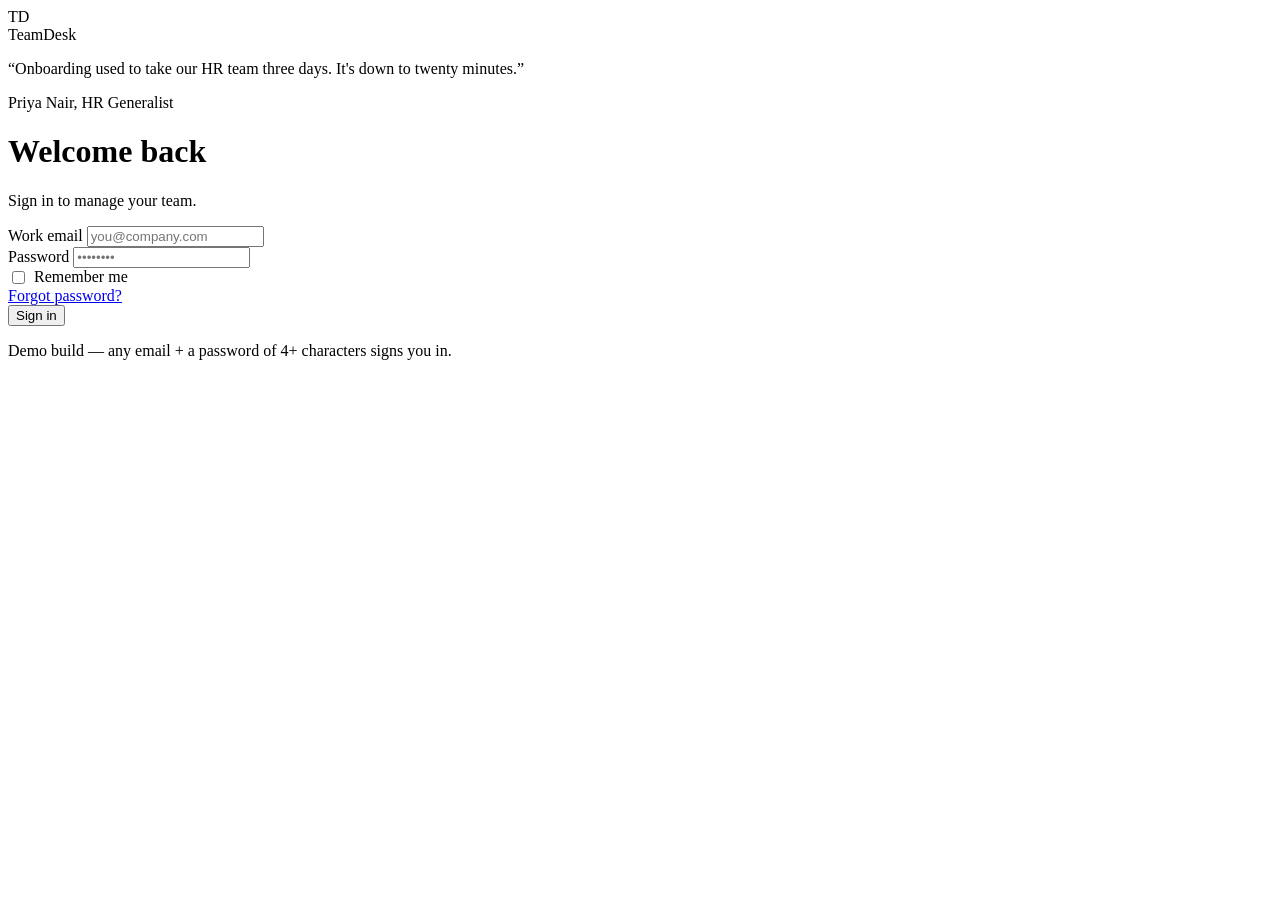
==== index.html @ 74f0fd7a "Add files via upload" ====
<!DOCTYPE html>
<html lang="en">
<head>
<meta charset="UTF-8">
<meta name="viewport" content="width=device-width, initial-scale=1.0">
<title>TeamDesk — Sign in</title>
<link rel="preconnect" href="https://fonts.googleapis.com">
<link href="https://fonts.googleapis.com/css2?family=Sora:wght@500;600;700&family=Inter:wght@400;500;600&display=swap" rel="stylesheet">
<link rel="stylesheet" href="css/style.css">
</head>
<body>

<div class="auth-screen">
  <div class="auth-side">
    <div class="sidebar__brand" style="padding:0;">
      <div class="sidebar__brand-mark">TD</div>
      <div class="sidebar__brand-name">TeamDesk</div>
    </div>
    <div class="auth-side__quote">
      <p>“Onboarding used to take our HR team three days. It's down to twenty minutes.”</p>
      <span>Priya Nair, HR Generalist</span>
    </div>
  </div>

  <div class="auth-form-side">
    <div class="auth-form">
      <h1>Welcome back</h1>
      <p class="sub">Sign in to manage your team.</p>

      <div class="auth-error" id="loginError"></div>

      <form id="loginForm" novalidate>
        <div class="form-field">
          <label for="email">Work email</label>
          <input type="email" id="email" name="email" placeholder="you@company.com" required>
        </div>
        <div class="form-field">
          <label for="password">Password</label>
          <input type="password" id="password" name="password" placeholder="••••••••" required>
        </div>
        <div class="auth-form__row">
          <label style="display:flex;align-items:center;gap:6px;color:var(--ink-soft);">
            <input type="checkbox" style="width:auto;"> Remember me
          </label>
          <a href="#">Forgot password?</a>
        </div>
        <button type="submit" class="btn btn--primary">Sign in</button>
      </form>

      <p class="auth-hint">Demo build — any email + a password of 4+ characters signs you in.</p>
    </div>
  </div>
</div>

<script src="js/app.js"></script>
</body>
</html>
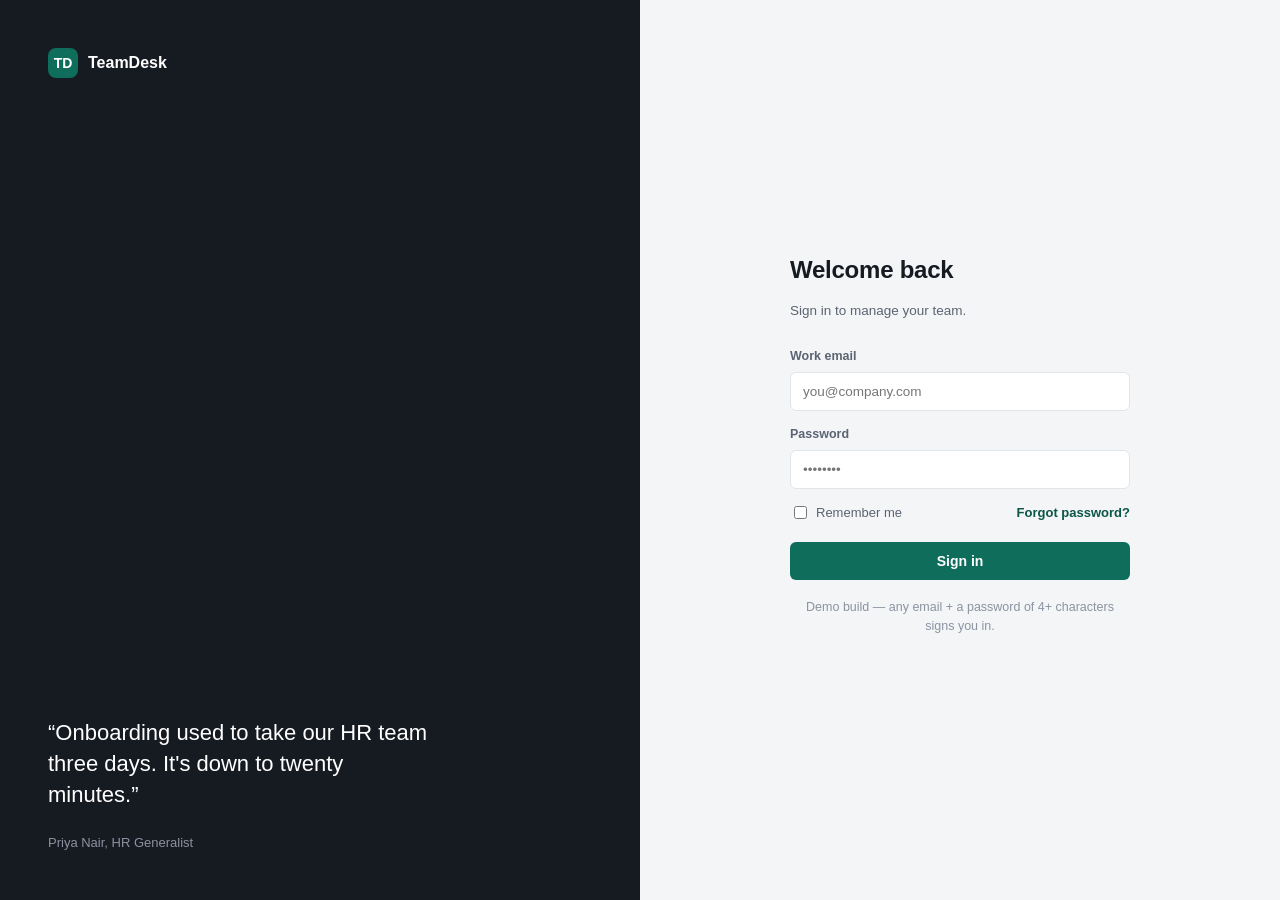
==== commit dff141ee: "Fix stylesheet link in index.html" ====
--- a/index.html
+++ b/index.html
@@ -6,7 +6,7 @@
 <title>TeamDesk — Sign in</title>
 <link rel="preconnect" href="https://fonts.googleapis.com">
 <link href="https://fonts.googleapis.com/css2?family=Sora:wght@500;600;700&family=Inter:wght@400;500;600&display=swap" rel="stylesheet">
-<link rel="stylesheet" href="css/style.css">
+<link rel="stylesheet" href="style.css">
 </head>
 <body>
 
--- a/style.css
+++ b/style.css
@@ -0,0 +1,562 @@
+/* ==========================================================================
+   TeamDesk — Employee Management UI
+   Design tokens live at the top so the whole product can be re-themed by
+   changing values in one place. Palette is deliberately a muted, deep-teal
+   "operations desk" feel rather than a generic SaaS blue/violet gradient —
+   this is a tool people keep open all day, not a marketing page.
+   ========================================================================== */
+
+:root {
+  /* Color */
+  --bg: #F3F5F7;
+  --surface: #FFFFFF;
+  --surface-alt: #EEF1F4;
+  --ink: #161B22;
+  --ink-soft: #5B6472;
+  --ink-faint: #8B93A1;
+  --border: #E1E5EA;
+  --accent: #0F6E5B;
+  --accent-dark: #0B5646;
+  --accent-soft: #E4F3EF;
+  --warn: #B45309;
+  --warn-soft: #FBF0E3;
+  --danger: #B42318;
+  --danger-soft: #FCEEED;
+
+  /* Type */
+  --font-display: "Sora", "Segoe UI", sans-serif;
+  --font-body: "Inter", "Segoe UI", sans-serif;
+
+  /* Layout */
+  --sidebar-w: 244px;
+  --topbar-h: 68px;
+  --radius-sm: 6px;
+  --radius-md: 10px;
+  --shadow-1: 0 1px 2px rgba(22, 27, 34, 0.06);
+  --shadow-2: 0 8px 24px rgba(22, 27, 34, 0.10);
+}
+
+* { box-sizing: border-box; }
+
+html, body {
+  margin: 0;
+  padding: 0;
+  background: var(--bg);
+  color: var(--ink);
+  font-family: var(--font-body);
+  font-size: 15px;
+  line-height: 1.5;
+  -webkit-font-smoothing: antialiased;
+}
+
+h1, h2, h3, h4 {
+  font-family: var(--font-display);
+  margin: 0;
+  color: var(--ink);
+  letter-spacing: -0.01em;
+}
+
+a { color: inherit; text-decoration: none; }
+button { font-family: inherit; cursor: pointer; }
+
+img { max-width: 100%; display: block; }
+
+:focus-visible {
+  outline: 2px solid var(--accent);
+  outline-offset: 2px;
+}
+
+/* --------------------------------------------------------------------
+   App shell: fixed sidebar + top bar + scrollable content
+   -------------------------------------------------------------------- */
+
+.app {
+  display: flex;
+  min-height: 100vh;
+}
+
+.sidebar {
+  width: var(--sidebar-w);
+  flex-shrink: 0;
+  background: var(--ink);
+  color: #C9CFD8;
+  display: flex;
+  flex-direction: column;
+  position: fixed;
+  top: 0; left: 0; bottom: 0;
+  z-index: 40;
+  transition: transform 0.2s ease;
+}
+
+.sidebar__brand {
+  display: flex;
+  align-items: center;
+  gap: 10px;
+  padding: 22px 22px 18px;
+}
+
+.sidebar__brand-mark {
+  width: 30px;
+  height: 30px;
+  border-radius: 8px;
+  background: var(--accent);
+  display: flex;
+  align-items: center;
+  justify-content: center;
+  font-family: var(--font-display);
+  font-weight: 700;
+  color: #fff;
+  font-size: 14px;
+  flex-shrink: 0;
+}
+
+.sidebar__brand-name {
+  font-family: var(--font-display);
+  font-weight: 600;
+  font-size: 16px;
+  color: #fff;
+}
+
+.sidebar__nav {
+  display: flex;
+  flex-direction: column;
+  gap: 2px;
+  padding: 12px;
+  flex: 1;
+}
+
+.nav-item {
+  display: flex;
+  align-items: center;
+  gap: 12px;
+  padding: 10px 12px;
+  border-radius: var(--radius-sm);
+  font-size: 14px;
+  color: #AEB6C2;
+  border-left: 2px solid transparent;
+}
+
+.nav-item svg { width: 18px; height: 18px; flex-shrink: 0; }
+
+.nav-item:hover {
+  background: rgba(255,255,255,0.05);
+  color: #fff;
+}
+
+.nav-item.is-active {
+  background: rgba(15,110,91,0.22);
+  color: #fff;
+  border-left-color: var(--accent);
+}
+
+.sidebar__footer {
+  padding: 14px 12px 20px;
+  border-top: 1px solid rgba(255,255,255,0.08);
+}
+
+.sidebar__user {
+  display: flex;
+  align-items: center;
+  gap: 10px;
+  padding: 8px 10px;
+  border-radius: var(--radius-sm);
+}
+
+.sidebar__user:hover { background: rgba(255,255,255,0.05); }
+
+.avatar {
+  width: 32px;
+  height: 32px;
+  border-radius: 50%;
+  background: var(--accent-soft);
+  color: var(--accent-dark);
+  font-family: var(--font-display);
+  font-weight: 600;
+  font-size: 13px;
+  display: flex;
+  align-items: center;
+  justify-content: center;
+  flex-shrink: 0;
+}
+
+.sidebar__user-name { font-size: 13px; color: #fff; line-height: 1.2; }
+.sidebar__user-role { font-size: 12px; color: #8B93A1; }
+
+/* Main column */
+
+.main {
+  margin-left: var(--sidebar-w);
+  flex: 1;
+  min-width: 0;
+  display: flex;
+  flex-direction: column;
+}
+
+.topbar {
+  height: var(--topbar-h);
+  display: flex;
+  align-items: center;
+  justify-content: space-between;
+  gap: 20px;
+  padding: 0 28px;
+  background: var(--surface);
+  border-bottom: 1px solid var(--border);
+  position: sticky;
+  top: 0;
+  z-index: 30;
+}
+
+.topbar__title { font-size: 19px; font-weight: 600; }
+
+.topbar__menu-btn {
+  display: none;
+  background: none;
+  border: none;
+  padding: 8px;
+  margin-right: 4px;
+}
+.topbar__menu-btn svg { width: 20px; height: 20px; }
+
+.search-box {
+  display: flex;
+  align-items: center;
+  gap: 8px;
+  background: var(--surface-alt);
+  border: 1px solid var(--border);
+  border-radius: var(--radius-sm);
+  padding: 8px 12px;
+  width: 280px;
+  color: var(--ink-faint);
+}
+.search-box input {
+  border: none;
+  background: none;
+  outline: none;
+  width: 100%;
+  font-size: 13.5px;
+  color: var(--ink);
+}
+.search-box svg { width: 16px; height: 16px; flex-shrink: 0; }
+
+.topbar__right { display: flex; align-items: center; gap: 18px; }
+
+.content {
+  padding: 28px;
+  flex: 1;
+}
+
+/* --------------------------------------------------------------------
+   Reusable pieces
+   -------------------------------------------------------------------- */
+
+.btn {
+  display: inline-flex;
+  align-items: center;
+  gap: 8px;
+  border: 1px solid transparent;
+  border-radius: var(--radius-sm);
+  padding: 9px 16px;
+  font-size: 13.5px;
+  font-weight: 600;
+  line-height: 1;
+}
+
+.btn svg { width: 16px; height: 16px; }
+
+.btn--primary { background: var(--accent); color: #fff; }
+.btn--primary:hover { background: var(--accent-dark); }
+
+.btn--ghost {
+  background: var(--surface);
+  border-color: var(--border);
+  color: var(--ink);
+}
+.btn--ghost:hover { background: var(--surface-alt); }
+
+.btn--danger-ghost {
+  background: var(--surface);
+  border-color: var(--border);
+  color: var(--danger);
+}
+.btn--danger-ghost:hover { background: var(--danger-soft); }
+
+.card {
+  background: var(--surface);
+  border: 1px solid var(--border);
+  border-radius: var(--radius-md);
+  box-shadow: var(--shadow-1);
+}
+
+.stat-grid {
+  display: grid;
+  grid-template-columns: repeat(4, 1fr);
+  gap: 16px;
+  margin-bottom: 22px;
+}
+
+.stat-card { padding: 18px 20px; }
+.stat-card__label { font-size: 12.5px; color: var(--ink-soft); margin-bottom: 8px; }
+.stat-card__value { font-family: var(--font-display); font-size: 26px; font-weight: 600; }
+.stat-card__delta { font-size: 12px; margin-top: 6px; color: var(--ink-faint); }
+.stat-card__delta.is-up { color: var(--accent-dark); }
+.stat-card__delta.is-warn { color: var(--warn); }
+
+.panel {
+  padding: 20px 22px;
+}
+.panel + .panel { margin-top: 16px; }
+.panel__head {
+  display: flex;
+  align-items: center;
+  justify-content: space-between;
+  margin-bottom: 16px;
+}
+.panel__head h3 { font-size: 15px; font-weight: 600; }
+.panel__head-link { font-size: 13px; color: var(--accent-dark); font-weight: 600; }
+
+.two-col {
+  display: grid;
+  grid-template-columns: 1.4fr 1fr;
+  gap: 16px;
+  align-items: start;
+}
+
+/* Department bars (dashboard) */
+.dept-row { display: flex; align-items: center; gap: 12px; margin-bottom: 14px; }
+.dept-row:last-child { margin-bottom: 0; }
+.dept-row__label { width: 96px; font-size: 13px; color: var(--ink-soft); flex-shrink: 0; }
+.dept-row__track { flex: 1; height: 8px; background: var(--surface-alt); border-radius: 4px; overflow: hidden; }
+.dept-row__fill { height: 100%; background: var(--accent); border-radius: 4px; }
+.dept-row__count { width: 28px; text-align: right; font-size: 13px; font-weight: 600; color: var(--ink-soft); flex-shrink: 0; }
+
+/* Activity list */
+.activity-item { display: flex; gap: 12px; padding: 10px 0; border-bottom: 1px solid var(--border); }
+.activity-item:last-child { border-bottom: none; padding-bottom: 0; }
+.activity-item:first-child { padding-top: 0; }
+.activity-dot { width: 8px; height: 8px; border-radius: 50%; background: var(--accent); margin-top: 6px; flex-shrink: 0; }
+.activity-text { font-size: 13.5px; }
+.activity-text strong { font-weight: 600; }
+.activity-time { font-size: 12px; color: var(--ink-faint); margin-top: 2px; }
+
+/* Table */
+.table-wrap { overflow-x: auto; }
+table { width: 100%; border-collapse: collapse; font-size: 13.5px; }
+thead th {
+  text-align: left;
+  font-weight: 600;
+  color: var(--ink-soft);
+  font-size: 12.5px;
+  padding: 10px 14px;
+  border-bottom: 1px solid var(--border);
+  white-space: nowrap;
+}
+tbody td { padding: 13px 14px; border-bottom: 1px solid var(--border); vertical-align: middle; }
+tbody tr:last-child td { border-bottom: none; }
+tbody tr:hover { background: var(--surface-alt); }
+
+.emp-cell { display: flex; align-items: center; gap: 10px; }
+.emp-cell .avatar { width: 30px; height: 30px; font-size: 12px; }
+.emp-name { font-weight: 600; }
+.emp-id { font-size: 12px; color: var(--ink-faint); }
+
+.badge {
+  display: inline-flex;
+  align-items: center;
+  gap: 6px;
+  padding: 4px 10px;
+  border-radius: 100px;
+  font-size: 12px;
+  font-weight: 600;
+}
+.badge--active { background: var(--accent-soft); color: var(--accent-dark); }
+.badge--leave { background: var(--warn-soft); color: var(--warn); }
+.badge--exit { background: var(--danger-soft); color: var(--danger); }
+
+.row-actions { display: flex; gap: 6px; }
+.icon-btn {
+  width: 30px; height: 30px;
+  display: inline-flex; align-items: center; justify-content: center;
+  border-radius: var(--radius-sm);
+  border: 1px solid var(--border);
+  background: var(--surface);
+  color: var(--ink-soft);
+}
+.icon-btn:hover { background: var(--surface-alt); color: var(--ink); }
+.icon-btn svg { width: 15px; height: 15px; }
+
+.toolbar {
+  display: flex;
+  align-items: center;
+  justify-content: space-between;
+  gap: 14px;
+  margin-bottom: 16px;
+  flex-wrap: wrap;
+}
+.toolbar__filters { display: flex; gap: 10px; flex-wrap: wrap; }
+
+.field-select, .field-input {
+  border: 1px solid var(--border);
+  background: var(--surface);
+  border-radius: var(--radius-sm);
+  padding: 9px 12px;
+  font-size: 13.5px;
+  color: var(--ink);
+}
+
+.pagination {
+  display: flex;
+  align-items: center;
+  justify-content: space-between;
+  padding-top: 14px;
+  font-size: 13px;
+  color: var(--ink-soft);
+}
+.pagination__pages { display: flex; gap: 4px; }
+.pagination__pages button {
+  width: 28px; height: 28px;
+  border: 1px solid var(--border);
+  background: var(--surface);
+  border-radius: var(--radius-sm);
+  font-size: 12.5px;
+  color: var(--ink-soft);
+}
+.pagination__pages button.is-active { background: var(--ink); color: #fff; border-color: var(--ink); }
+
+/* Empty state */
+.empty-state { text-align: center; padding: 48px 20px; color: var(--ink-faint); }
+.empty-state svg { width: 40px; height: 40px; margin: 0 auto 12px; color: var(--ink-faint); }
+.empty-state p { font-size: 13.5px; }
+
+/* Modal */
+.modal-backdrop {
+  position: fixed; inset: 0;
+  background: rgba(22,27,34,0.44);
+  display: none;
+  align-items: center; justify-content: center;
+  padding: 20px;
+  z-index: 100;
+}
+.modal-backdrop.is-open { display: flex; }
+.modal {
+  background: var(--surface);
+  border-radius: var(--radius-md);
+  width: 100%;
+  max-width: 420px;
+  box-shadow: var(--shadow-2);
+  padding: 24px;
+}
+.modal__head { display: flex; align-items: center; justify-content: space-between; margin-bottom: 18px; }
+.modal__close { background: none; border: none; color: var(--ink-faint); padding: 4px; }
+.modal__close svg { width: 18px; height: 18px; }
+
+.form-field { margin-bottom: 14px; }
+.form-field label {
+  display: block;
+  font-size: 12.5px;
+  font-weight: 600;
+  color: var(--ink-soft);
+  margin-bottom: 6px;
+}
+.form-field input, .form-field select {
+  width: 100%;
+  border: 1px solid var(--border);
+  border-radius: var(--radius-sm);
+  padding: 10px 12px;
+  font-size: 13.5px;
+  font-family: inherit;
+  color: var(--ink);
+}
+.form-field input:focus, .form-field select:focus { border-color: var(--accent); }
+.modal__actions { display: flex; justify-content: flex-end; gap: 10px; margin-top: 20px; }
+
+/* --------------------------------------------------------------------
+   Login page
+   -------------------------------------------------------------------- */
+
+.auth-screen {
+  min-height: 100vh;
+  display: grid;
+  grid-template-columns: 1fr 1fr;
+}
+
+.auth-side {
+  background: var(--ink);
+  color: #C9CFD8;
+  padding: 48px;
+  display: flex;
+  flex-direction: column;
+  justify-content: space-between;
+}
+
+.auth-side__quote { max-width: 380px; margin-top: auto; }
+.auth-side__quote p { font-family: var(--font-display); font-size: 22px; color: #fff; line-height: 1.4; }
+.auth-side__quote span { font-size: 13px; color: #8B93A1; display: block; margin-top: 12px; }
+
+.auth-form-side {
+  display: flex;
+  align-items: center;
+  justify-content: center;
+  padding: 40px 24px;
+}
+
+.auth-form {
+  width: 100%;
+  max-width: 340px;
+}
+
+.auth-form h1 { font-size: 24px; margin-bottom: 6px; }
+.auth-form .sub { color: var(--ink-soft); font-size: 13.5px; margin-bottom: 26px; }
+
+.auth-form .form-field input { padding: 11px 12px; }
+
+.auth-form__row { display: flex; align-items: center; justify-content: space-between; margin: 4px 0 20px; font-size: 13px; }
+.auth-form__row a { color: var(--accent-dark); font-weight: 600; }
+
+.auth-form .btn--primary { width: 100%; justify-content: center; padding: 11px; font-size: 14px; }
+
+.auth-error {
+  display: none;
+  background: var(--danger-soft);
+  color: var(--danger);
+  font-size: 13px;
+  padding: 10px 12px;
+  border-radius: var(--radius-sm);
+  margin-bottom: 16px;
+}
+.auth-error.is-visible { display: block; }
+
+.auth-hint { margin-top: 18px; font-size: 12.5px; color: var(--ink-faint); text-align: center; }
+
+/* --------------------------------------------------------------------
+   Responsive
+   -------------------------------------------------------------------- */
+
+@media (max-width: 980px) {
+  .stat-grid { grid-template-columns: repeat(2, 1fr); }
+  .two-col { grid-template-columns: 1fr; }
+  .auth-screen { grid-template-columns: 1fr; }
+  .auth-side { display: none; }
+}
+
+@media (max-width: 768px) {
+  .sidebar { transform: translateX(-100%); }
+  .sidebar.is-open { transform: translateX(0); }
+  .main { margin-left: 0; }
+  .topbar__menu-btn { display: inline-flex; align-items: center; justify-content: center; }
+  .search-box { width: 160px; }
+  .sidebar__user-name, .sidebar__user-role { display: block; }
+}
+
+@media (max-width: 560px) {
+  .stat-grid { grid-template-columns: 1fr; }
+  .content { padding: 18px; }
+  .topbar { padding: 0 16px; }
+  .search-box { display: none; }
+  .toolbar { flex-direction: column; align-items: stretch; }
+  .toolbar__filters { flex-direction: column; }
+  .panel { padding: 16px; }
+}
+
+@media (prefers-reduced-motion: reduce) {
+  * { transition: none !important; animation: none !important; }
+}
